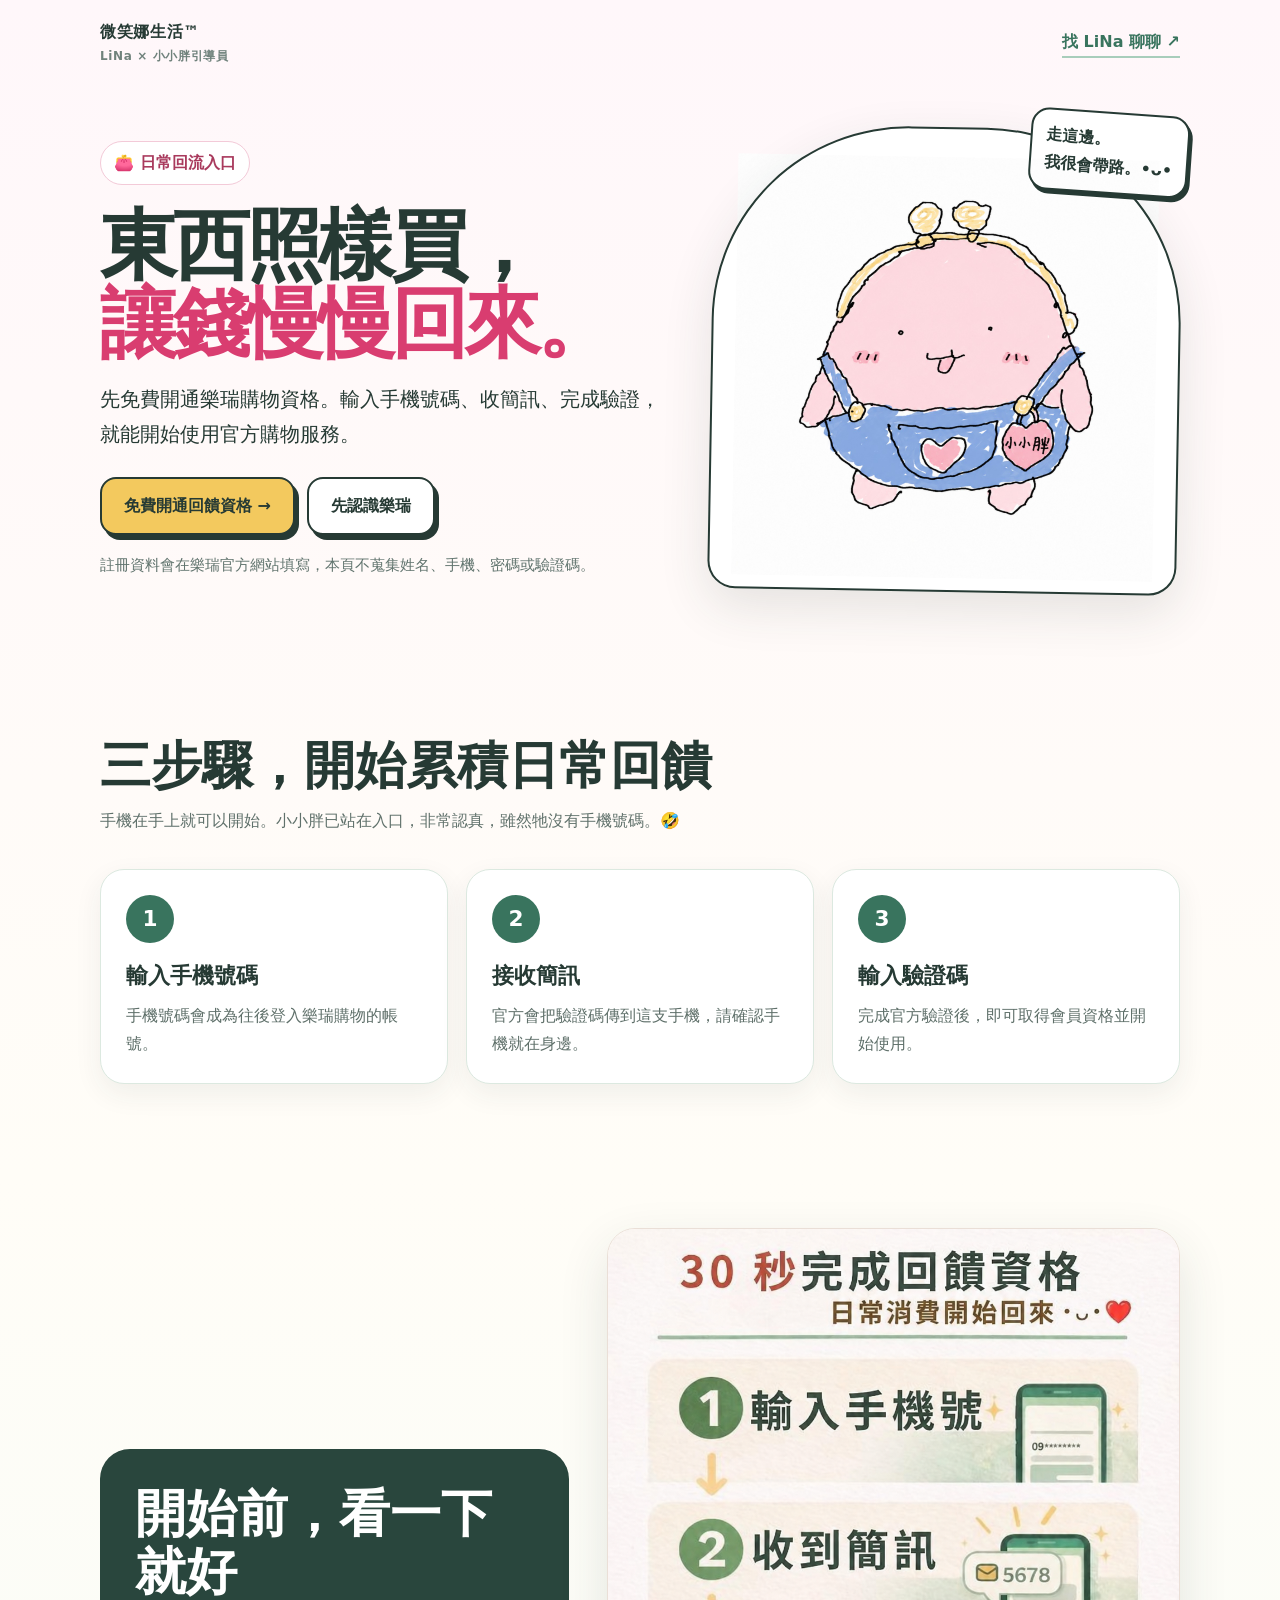
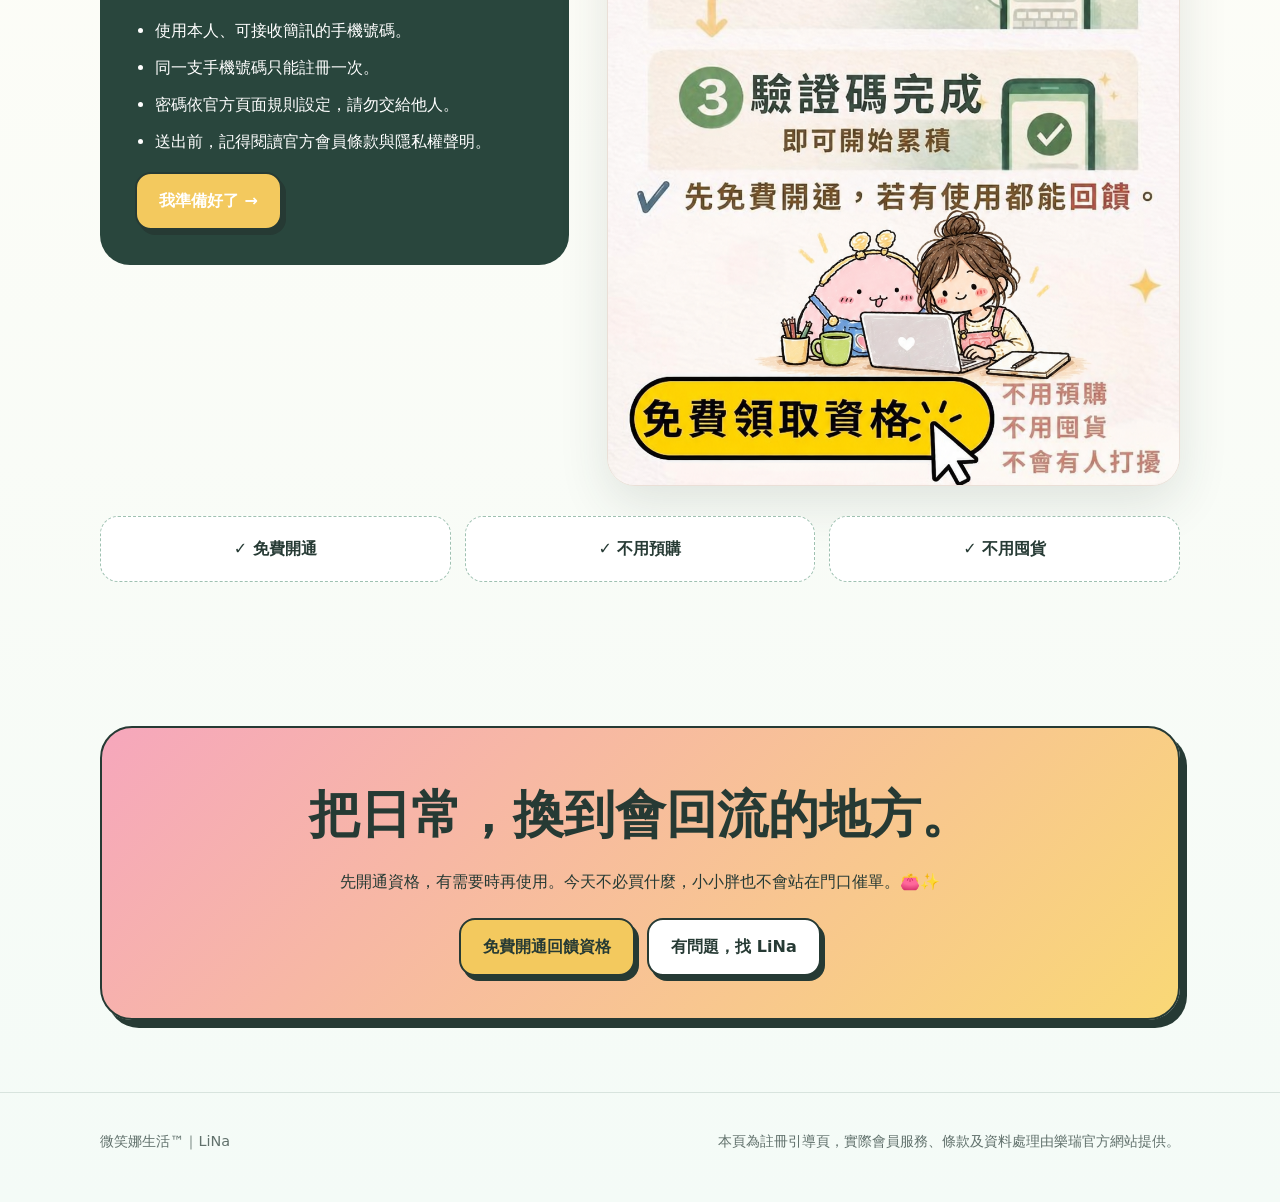
==== index.html @ be825254 "Publish 樂瑞購物註冊入口" ====
<!doctype html>
<html lang="zh-Hant">
<head>
  <meta charset="utf-8">
  <meta name="viewport" content="width=device-width,initial-scale=1">
  <meta name="description" content="由微笑娜生活 LiNa 整理的樂瑞購物回饋註冊入口。先免費開通，再從日常消費開始累積回饋。">
  <meta name="theme-color" content="#e95683">
  <title>樂瑞購物註冊入口｜微笑娜生活 LiNa</title>
  <link rel="icon" type="image/svg+xml" href="data:image/svg+xml,%3Csvg xmlns='http://www.w3.org/2000/svg' viewBox='0 0 64 64'%3E%3Crect width='64' height='64' rx='16' fill='%23f8bfd0'/%3E%3Cpath d='M15 25h34v24H15z' fill='%23e95683' stroke='%232d4039' stroke-width='4'/%3E%3Cpath d='M18 25c2-11 26-11 28 0' fill='none' stroke='%23f4c85c' stroke-width='5'/%3E%3Ccircle cx='27' cy='15' r='5' fill='%23f4c85c'/%3E%3Ccircle cx='38' cy='15' r='5' fill='%23f4c85c'/%3E%3Cpath d='M32 32l5 5-5 6-5-6z' fill='%23fff'/%3E%3C/svg%3E">
  <style>
    :root{--ink:#263a34;--pink:#ef88a8;--pink2:#fff0f5;--green:#39745e;--cream:#fffaf2;--gold:#f3c95e;--line:#dce9e0;--shadow:0 18px 50px rgba(38,58,52,.12)}
    *{box-sizing:border-box} html{scroll-behavior:smooth} body{margin:0;background:linear-gradient(180deg,#fff7fa 0,#fffdf7 42%,#f4fbf7 100%);color:var(--ink);font-family:"Noto Sans TC","PingFang TC","Microsoft JhengHei",system-ui,sans-serif;font-size:16px;line-height:1.75}
    a{color:inherit}.wrap{width:min(1080px,calc(100% - 32px));margin:auto}.nav{display:flex;align-items:center;justify-content:space-between;padding:18px 0}.brand{font-weight:900;letter-spacing:.04em}.brand small{display:block;font-size:.75rem;font-weight:700;color:#70827c}.mini-link{font-weight:800;color:var(--green);text-decoration:none;border-bottom:2px solid #a8cdbb}
    .hero{display:grid;grid-template-columns:1.1fr .9fr;gap:38px;align-items:center;padding:42px 0 72px}.eyebrow{display:inline-flex;gap:8px;align-items:center;padding:7px 13px;border-radius:99px;background:#fff;border:1px solid #f3cad8;font-weight:800;color:#a93a5d}.hero h1{font-size:clamp(2.4rem,6vw,5.5rem);line-height:1.02;margin:22px 0 18px;letter-spacing:-.055em}.hero h1 em{display:block;color:#d93d70;font-style:normal}.lead{font-size:clamp(1.05rem,2vw,1.28rem);max-width:620px;margin:0 0 24px}.cta-row{display:flex;gap:12px;flex-wrap:wrap}.btn{display:inline-flex;justify-content:center;align-items:center;gap:9px;min-height:54px;padding:13px 22px;border-radius:16px;text-decoration:none;font-weight:900;border:2px solid var(--ink);box-shadow:4px 5px 0 var(--ink);transition:.18s transform,.18s box-shadow}.btn:hover{transform:translate(2px,2px);box-shadow:2px 3px 0 var(--ink)}.primary{background:var(--gold)}.secondary{background:#fff}.micro{margin:17px 0 0;color:#61746e;font-size:.92rem}.mascot-card{position:relative;background:#fff;border:2px solid var(--ink);border-radius:42% 42% 28px 28px;padding:28px 22px 12px;box-shadow:var(--shadow);transform:rotate(1deg)}.mascot-card img{display:block;width:100%;mix-blend-mode:multiply}.bubble{position:absolute;top:-20px;right:-8px;background:#fff;border:2px solid var(--ink);border-radius:18px;padding:11px 14px;font-weight:900;transform:rotate(3deg);box-shadow:3px 4px 0 var(--ink)}
    section{padding:72px 0}.section-title{font-size:clamp(2rem,4vw,3.2rem);line-height:1.15;margin:0 0 12px}.section-note{margin:0 0 34px;color:#60716b}.steps{display:grid;grid-template-columns:repeat(3,1fr);gap:18px}.step{background:#fff;border:1px solid var(--line);border-radius:24px;padding:25px;box-shadow:0 10px 28px rgba(38,58,52,.07)}.num{display:grid;place-items:center;width:48px;height:48px;border-radius:50%;background:var(--green);color:#fff;font-size:1.35rem;font-weight:900}.step h3{font-size:1.35rem;margin:14px 0 7px}.step p{margin:0;color:#5f706a}.guide{display:grid;grid-template-columns:.9fr 1.1fr;gap:38px;align-items:center}.guide-copy{background:#29463d;color:white;border-radius:30px;padding:35px}.guide-copy h2{margin-top:0}.guide-copy ul{padding-left:1.25rem}.guide-copy li+li{margin-top:9px}.guide-visual img{display:block;width:100%;border-radius:28px;box-shadow:var(--shadow);border:1px solid #eadfd7}.trust{display:grid;grid-template-columns:repeat(3,1fr);gap:14px;margin-top:30px}.trust div{padding:18px;border-radius:18px;background:#fff;border:1px dashed #9ec1b1;font-weight:800;text-align:center}.final{margin:72px auto;background:linear-gradient(135deg,#f6a7bc,#f9d876);border:2px solid var(--ink);border-radius:32px;padding:42px;text-align:center;box-shadow:7px 8px 0 var(--ink)}.final h2{font-size:clamp(2rem,4vw,3.2rem);margin:0 0 8px}.final p{margin:0 auto 22px;max-width:660px}.footer{padding:36px 0 48px;border-top:1px solid #d8e4de;color:#61716c;font-size:.9rem}.footer-grid{display:flex;justify-content:space-between;gap:18px;flex-wrap:wrap}.footer a{font-weight:800;color:var(--green)}
    @media(max-width:760px){.wrap{width:min(100% - 22px,680px)}.nav{padding:13px 0}.hero{grid-template-columns:1fr;padding:28px 0 48px;gap:34px}.hero h1{font-size:3.25rem}.cta-row{display:grid}.btn{width:100%}.mascot-card{width:min(88%,420px);margin:auto}.steps,.trust,.guide{grid-template-columns:1fr}.guide{gap:22px}section{padding:50px 0}.guide-copy,.final{padding:27px 22px}.final{margin:50px auto}.bubble{right:-6px;font-size:.9rem}}
    @media(prefers-reduced-motion:reduce){html{scroll-behavior:auto}.btn{transition:none}}
  </style>
</head>
<body>
  <header class="wrap nav">
    <div class="brand">微笑娜生活™ <small>LiNa × 小小胖引導員</small></div>
    <a class="mini-link" href="https://www.threads.com/@_smilenalife_tw" target="_blank" rel="noopener">找 LiNa 聊聊 ↗</a>
  </header>

  <main>
    <div class="wrap hero">
      <div>
        <span class="eyebrow">👛 日常回流入口</span>
        <h1>東西照樣買，<em>讓錢慢慢回來。</em></h1>
        <p class="lead">先免費開通樂瑞購物資格。輸入手機號碼、收簡訊、完成驗證，就能開始使用官方購物服務。</p>
        <div class="cta-row">
          <a class="btn primary" href="https://www.lerich.com.tw/index.php/frontend/register/u/efc7be034e5e380c97e98f7b6dedfed9" target="_blank" rel="noopener">免費開通回饋資格 →</a>
          <a class="btn secondary" href="https://www.lerich.com.tw/index.php/shop/product/detail/id/100" target="_blank" rel="noopener">先認識樂瑞</a>
        </div>
        <p class="micro">註冊資料會在樂瑞官方網站填寫，本頁不蒐集姓名、手機、密碼或驗證碼。</p>
      </div>
      <div class="mascot-card">
        <div class="bubble">走這邊。<br>我很會帶路。•ᴗ•</div>
        <img src="xiaoxiaopang.png" alt="穿著藍色吊帶褲的小小胖錢包角色">
      </div>
    </div>

    <section id="how">
      <div class="wrap">
        <h2 class="section-title">三步驟，開始累積日常回饋</h2>
        <p class="section-note">手機在手上就可以開始。小小胖已站在入口，非常認真，雖然牠沒有手機號碼。🤣</p>
        <div class="steps">
          <article class="step"><div class="num">1</div><h3>輸入手機號碼</h3><p>手機號碼會成為往後登入樂瑞購物的帳號。</p></article>
          <article class="step"><div class="num">2</div><h3>接收簡訊</h3><p>官方會把驗證碼傳到這支手機，請確認手機就在身邊。</p></article>
          <article class="step"><div class="num">3</div><h3>輸入驗證碼</h3><p>完成官方驗證後，即可取得會員資格並開始使用。</p></article>
        </div>
      </div>
    </section>

    <section>
      <div class="wrap guide">
        <div class="guide-copy">
          <h2 class="section-title">開始前，看一下就好</h2>
          <ul>
            <li>使用本人、可接收簡訊的手機號碼。</li>
            <li>同一支手機號碼只能註冊一次。</li>
            <li>密碼依官方頁面規則設定，請勿交給他人。</li>
            <li>送出前，記得閱讀官方會員條款與隱私權聲明。</li>
          </ul>
          <a class="btn primary" href="https://www.lerich.com.tw/index.php/frontend/register/u/efc7be034e5e380c97e98f7b6dedfed9" target="_blank" rel="noopener">我準備好了 →</a>
        </div>
        <div class="guide-visual"><img src="register-guide.png" alt="輸入手機號碼、接收簡訊、輸入驗證碼的三步驟註冊說明"></div>
      </div>
      <div class="wrap trust">
        <div>✓ 免費開通</div><div>✓ 不用預購</div><div>✓ 不用囤貨</div>
      </div>
    </section>

    <section class="wrap final">
      <h2>把日常，換到會回流的地方。</h2>
      <p>先開通資格，有需要時再使用。今天不必買什麼，小小胖也不會站在門口催單。👛✨</p>
      <div class="cta-row" style="justify-content:center">
        <a class="btn primary" href="https://www.lerich.com.tw/index.php/frontend/register/u/efc7be034e5e380c97e98f7b6dedfed9" target="_blank" rel="noopener">免費開通回饋資格</a>
        <a class="btn secondary" href="https://www.threads.com/@_smilenalife_tw" target="_blank" rel="noopener">有問題，找 LiNa</a>
      </div>
    </section>
  </main>

  <footer class="footer">
    <div class="wrap footer-grid"><span>微笑娜生活™｜LiNa</span><span>本頁為註冊引導頁，實際會員服務、條款及資料處理由樂瑞官方網站提供。</span></div>
  </footer>
</body>
</html>
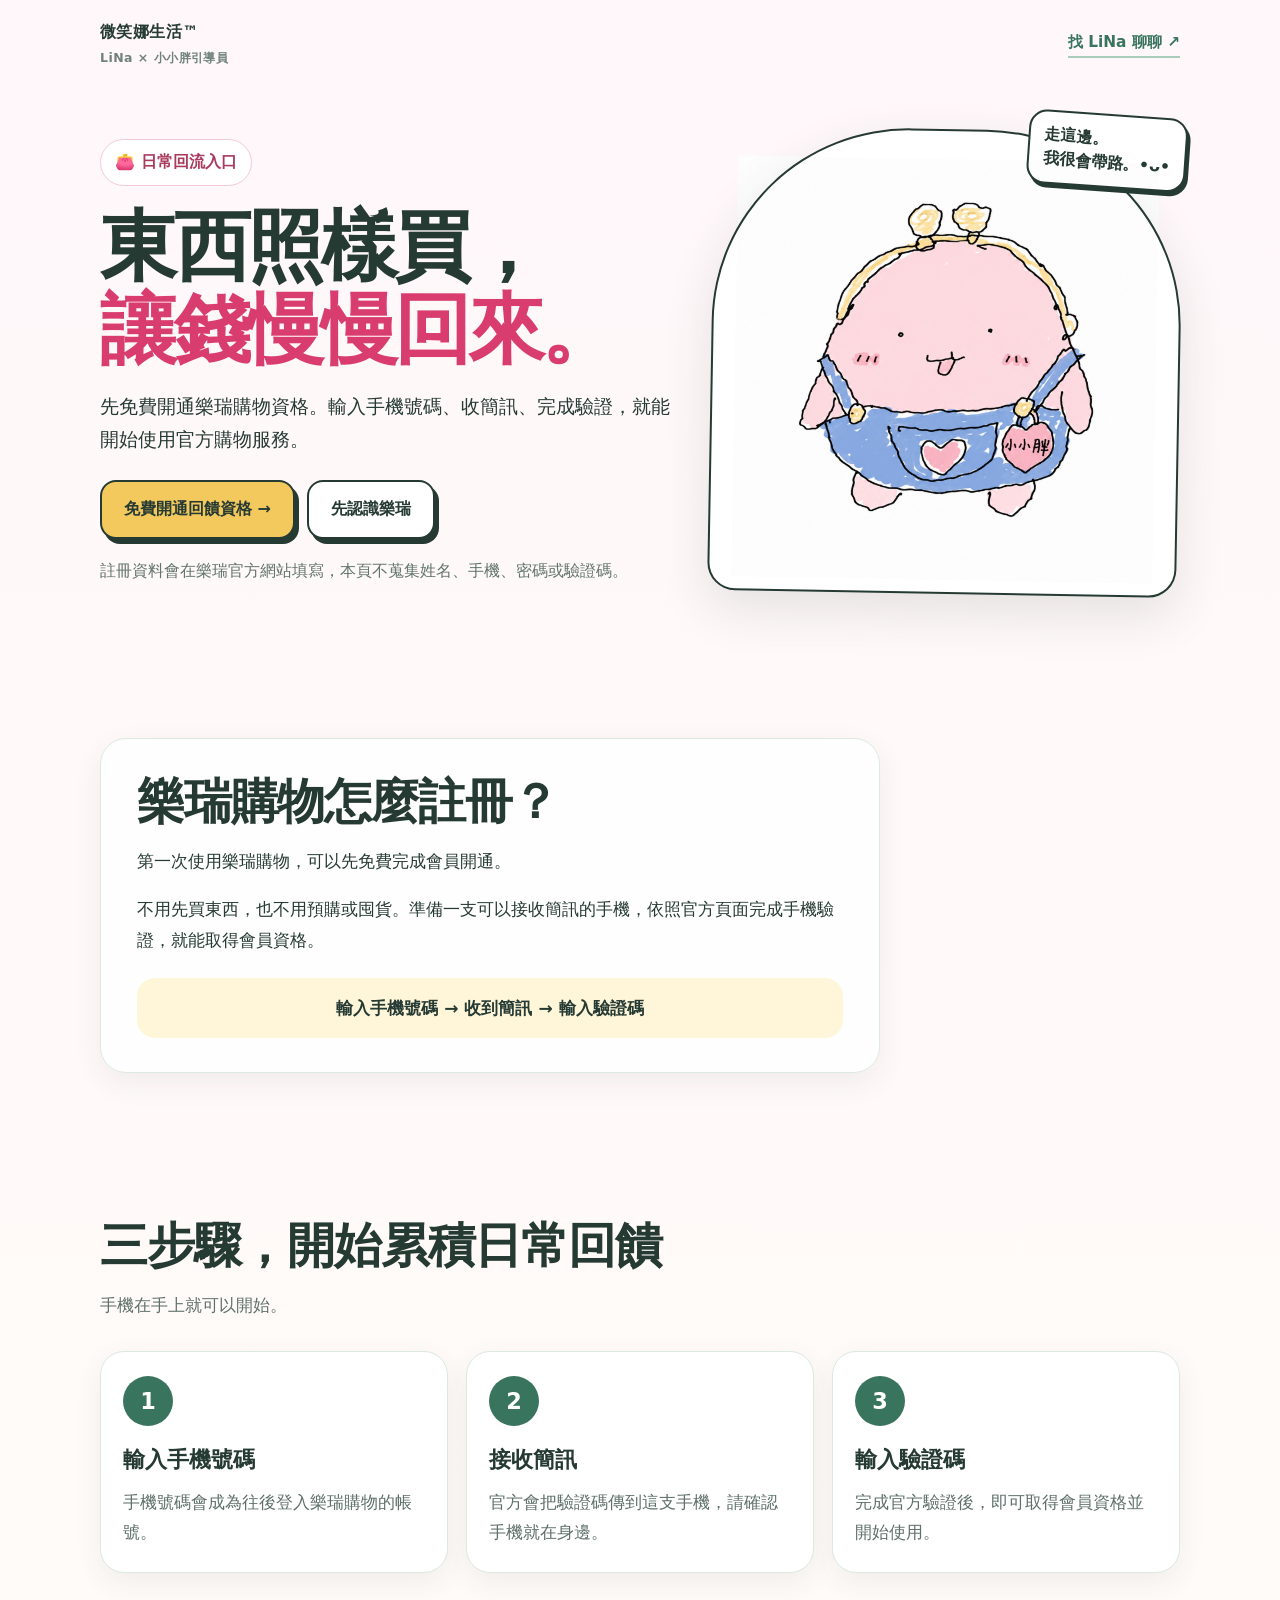
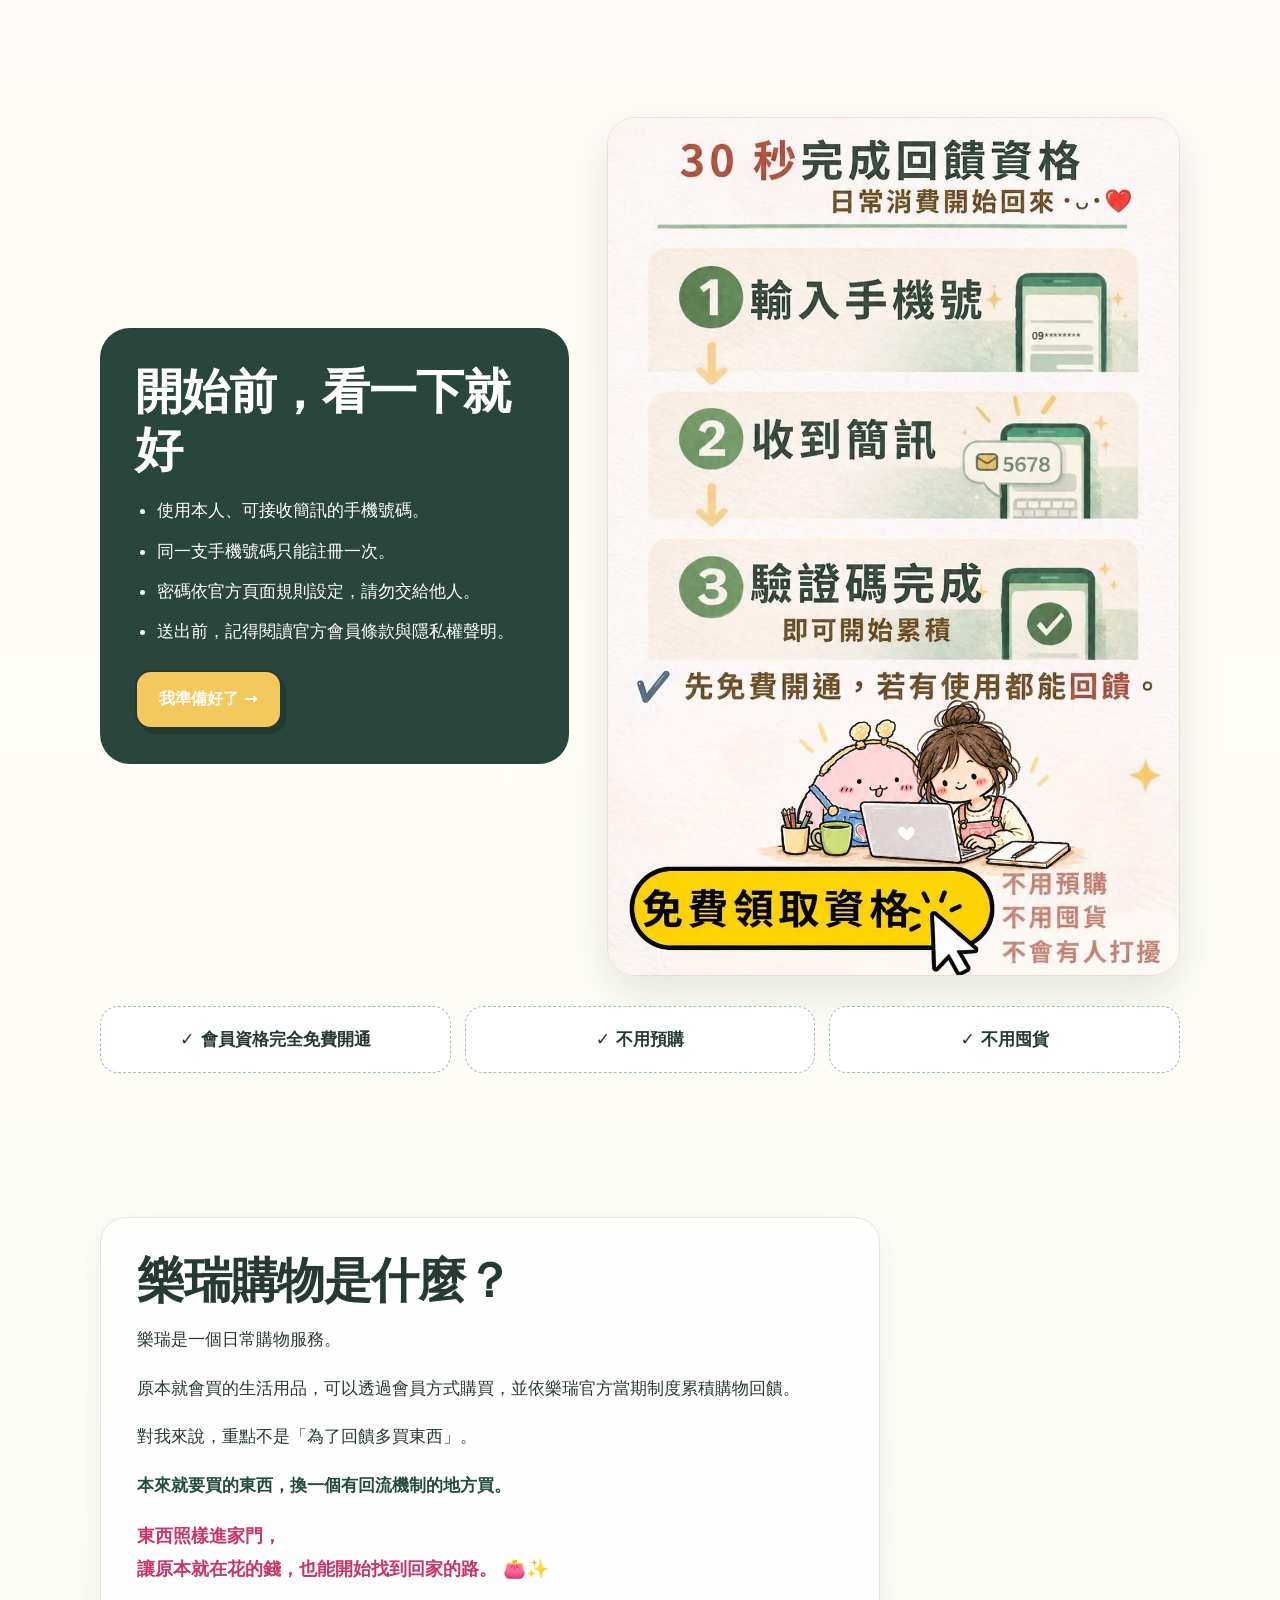
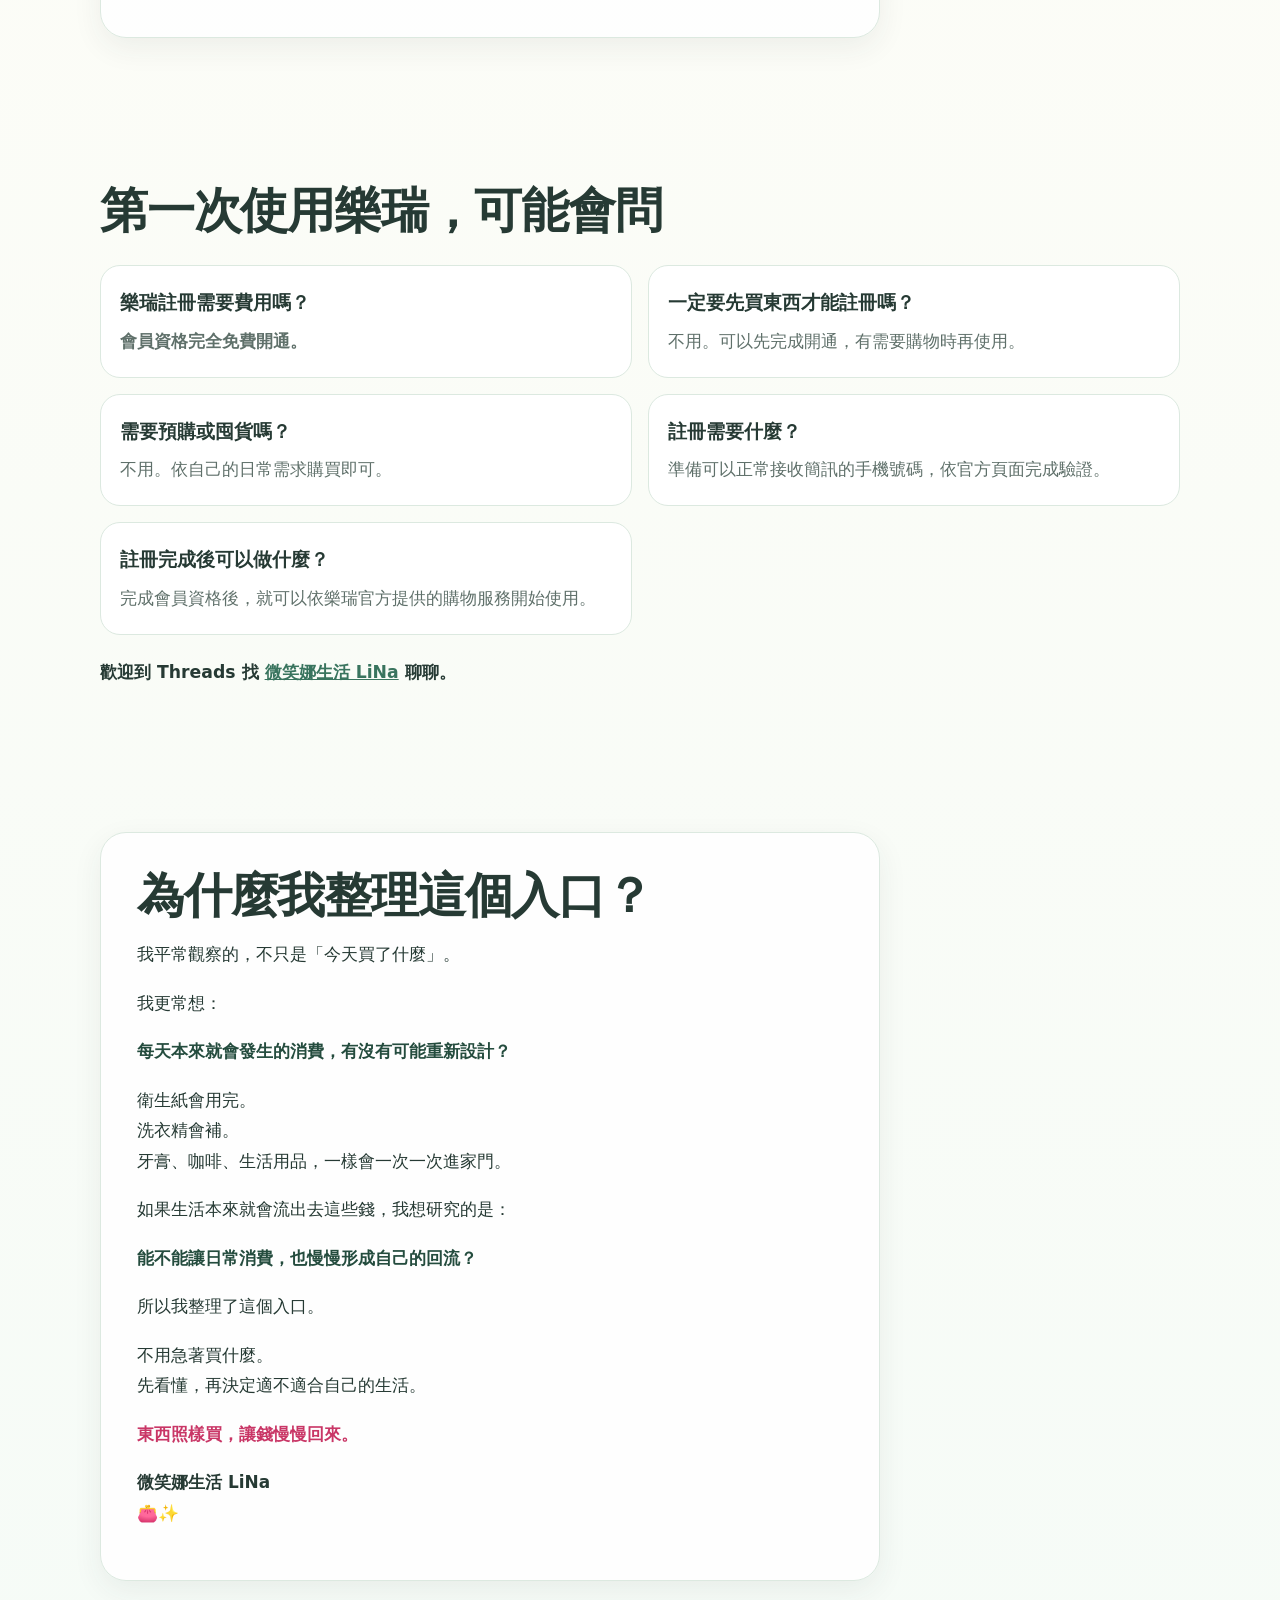
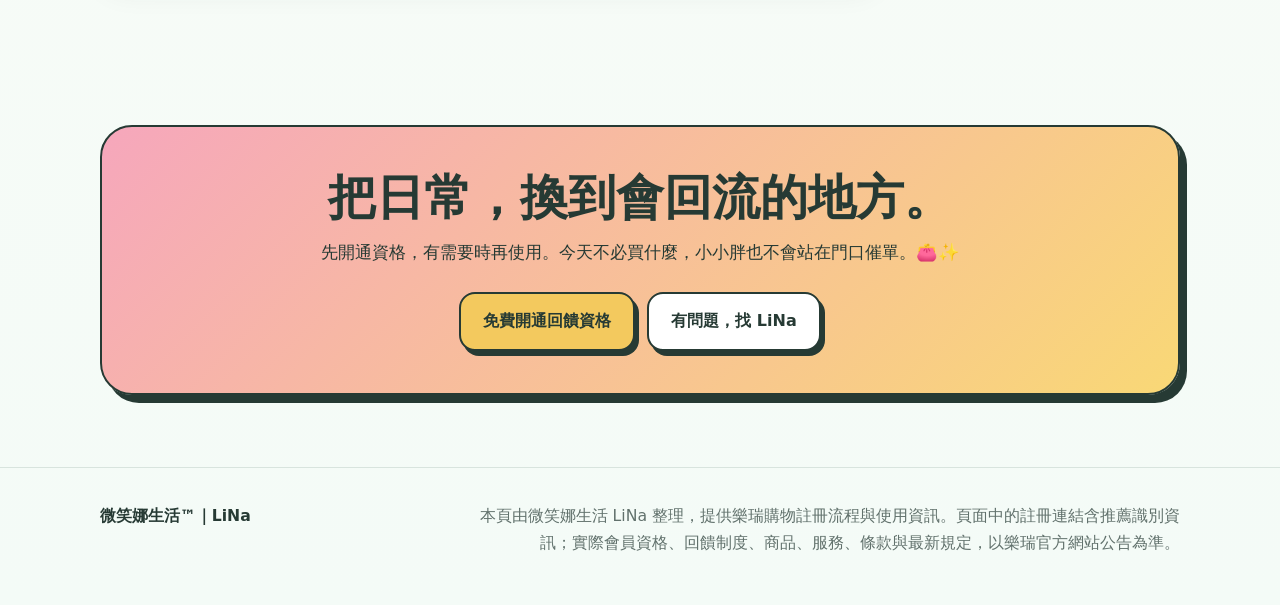
==== commit 5f5f3e30: "升級 Google 搜尋版 v2 並優化手機閱讀" ====
--- a/index.html
+++ b/index.html
@@ -2,18 +2,151 @@
 <html lang="zh-Hant">
 <head>
   <meta charset="utf-8">
-  <meta name="viewport" content="width=device-width,initial-scale=1">
-  <meta name="description" content="由微笑娜生活 LiNa 整理的樂瑞購物回饋註冊入口。先免費開通，再從日常消費開始累積回饋。">
+  <meta name="viewport" content="width=device-width,initial-scale=1,viewport-fit=cover">
+  <meta name="description" content="樂瑞購物怎麼註冊？由微笑娜生活 LiNa 整理免費會員開通流程：輸入手機號碼、接收簡訊、完成驗證。免預購、免囤貨，先了解日常購物回饋怎麼開始。">
   <meta name="theme-color" content="#e95683">
-  <title>樂瑞購物註冊入口｜微笑娜生活 LiNa</title>
+  <meta name="robots" content="index,follow,max-image-preview:large">
+  <link rel="canonical" href="https://smilenalife1177.github.io/lerich-register/">
+
+  <meta property="og:type" content="website">
+  <meta property="og:locale" content="zh_TW">
+  <meta property="og:title" content="樂瑞購物怎麼註冊？3步驟免費開通｜微笑娜生活 LiNa">
+  <meta property="og:description" content="輸入手機號碼、接收簡訊、完成驗證，免費開通樂瑞會員資格。先看懂，再決定適不適合自己的生活。">
+  <meta property="og:url" content="https://smilenalife1177.github.io/lerich-register/">
+
+  <title>樂瑞購物怎麼註冊？3步驟免費開通｜微笑娜生活 LiNa</title>
   <link rel="icon" type="image/svg+xml" href="data:image/svg+xml,%3Csvg xmlns='http://www.w3.org/2000/svg' viewBox='0 0 64 64'%3E%3Crect width='64' height='64' rx='16' fill='%23f8bfd0'/%3E%3Cpath d='M15 25h34v24H15z' fill='%23e95683' stroke='%232d4039' stroke-width='4'/%3E%3Cpath d='M18 25c2-11 26-11 28 0' fill='none' stroke='%23f4c85c' stroke-width='5'/%3E%3Ccircle cx='27' cy='15' r='5' fill='%23f4c85c'/%3E%3Ccircle cx='38' cy='15' r='5' fill='%23f4c85c'/%3E%3Cpath d='M32 32l5 5-5 6-5-6z' fill='%23fff'/%3E%3C/svg%3E">
+
   <style>
-    :root{--ink:#263a34;--pink:#ef88a8;--pink2:#fff0f5;--green:#39745e;--cream:#fffaf2;--gold:#f3c95e;--line:#dce9e0;--shadow:0 18px 50px rgba(38,58,52,.12)}
-    *{box-sizing:border-box} html{scroll-behavior:smooth} body{margin:0;background:linear-gradient(180deg,#fff7fa 0,#fffdf7 42%,#f4fbf7 100%);color:var(--ink);font-family:"Noto Sans TC","PingFang TC","Microsoft JhengHei",system-ui,sans-serif;font-size:16px;line-height:1.75}
-    a{color:inherit}.wrap{width:min(1080px,calc(100% - 32px));margin:auto}.nav{display:flex;align-items:center;justify-content:space-between;padding:18px 0}.brand{font-weight:900;letter-spacing:.04em}.brand small{display:block;font-size:.75rem;font-weight:700;color:#70827c}.mini-link{font-weight:800;color:var(--green);text-decoration:none;border-bottom:2px solid #a8cdbb}
-    .hero{display:grid;grid-template-columns:1.1fr .9fr;gap:38px;align-items:center;padding:42px 0 72px}.eyebrow{display:inline-flex;gap:8px;align-items:center;padding:7px 13px;border-radius:99px;background:#fff;border:1px solid #f3cad8;font-weight:800;color:#a93a5d}.hero h1{font-size:clamp(2.4rem,6vw,5.5rem);line-height:1.02;margin:22px 0 18px;letter-spacing:-.055em}.hero h1 em{display:block;color:#d93d70;font-style:normal}.lead{font-size:clamp(1.05rem,2vw,1.28rem);max-width:620px;margin:0 0 24px}.cta-row{display:flex;gap:12px;flex-wrap:wrap}.btn{display:inline-flex;justify-content:center;align-items:center;gap:9px;min-height:54px;padding:13px 22px;border-radius:16px;text-decoration:none;font-weight:900;border:2px solid var(--ink);box-shadow:4px 5px 0 var(--ink);transition:.18s transform,.18s box-shadow}.btn:hover{transform:translate(2px,2px);box-shadow:2px 3px 0 var(--ink)}.primary{background:var(--gold)}.secondary{background:#fff}.micro{margin:17px 0 0;color:#61746e;font-size:.92rem}.mascot-card{position:relative;background:#fff;border:2px solid var(--ink);border-radius:42% 42% 28px 28px;padding:28px 22px 12px;box-shadow:var(--shadow);transform:rotate(1deg)}.mascot-card img{display:block;width:100%;mix-blend-mode:multiply}.bubble{position:absolute;top:-20px;right:-8px;background:#fff;border:2px solid var(--ink);border-radius:18px;padding:11px 14px;font-weight:900;transform:rotate(3deg);box-shadow:3px 4px 0 var(--ink)}
-    section{padding:72px 0}.section-title{font-size:clamp(2rem,4vw,3.2rem);line-height:1.15;margin:0 0 12px}.section-note{margin:0 0 34px;color:#60716b}.steps{display:grid;grid-template-columns:repeat(3,1fr);gap:18px}.step{background:#fff;border:1px solid var(--line);border-radius:24px;padding:25px;box-shadow:0 10px 28px rgba(38,58,52,.07)}.num{display:grid;place-items:center;width:48px;height:48px;border-radius:50%;background:var(--green);color:#fff;font-size:1.35rem;font-weight:900}.step h3{font-size:1.35rem;margin:14px 0 7px}.step p{margin:0;color:#5f706a}.guide{display:grid;grid-template-columns:.9fr 1.1fr;gap:38px;align-items:center}.guide-copy{background:#29463d;color:white;border-radius:30px;padding:35px}.guide-copy h2{margin-top:0}.guide-copy ul{padding-left:1.25rem}.guide-copy li+li{margin-top:9px}.guide-visual img{display:block;width:100%;border-radius:28px;box-shadow:var(--shadow);border:1px solid #eadfd7}.trust{display:grid;grid-template-columns:repeat(3,1fr);gap:14px;margin-top:30px}.trust div{padding:18px;border-radius:18px;background:#fff;border:1px dashed #9ec1b1;font-weight:800;text-align:center}.final{margin:72px auto;background:linear-gradient(135deg,#f6a7bc,#f9d876);border:2px solid var(--ink);border-radius:32px;padding:42px;text-align:center;box-shadow:7px 8px 0 var(--ink)}.final h2{font-size:clamp(2rem,4vw,3.2rem);margin:0 0 8px}.final p{margin:0 auto 22px;max-width:660px}.footer{padding:36px 0 48px;border-top:1px solid #d8e4de;color:#61716c;font-size:.9rem}.footer-grid{display:flex;justify-content:space-between;gap:18px;flex-wrap:wrap}.footer a{font-weight:800;color:var(--green)}
-    @media(max-width:760px){.wrap{width:min(100% - 22px,680px)}.nav{padding:13px 0}.hero{grid-template-columns:1fr;padding:28px 0 48px;gap:34px}.hero h1{font-size:3.25rem}.cta-row{display:grid}.btn{width:100%}.mascot-card{width:min(88%,420px);margin:auto}.steps,.trust,.guide{grid-template-columns:1fr}.guide{gap:22px}section{padding:50px 0}.guide-copy,.final{padding:27px 22px}.final{margin:50px auto}.bubble{right:-6px;font-size:.9rem}}
+    :root{
+      --ink:#263a34;
+      --pink:#ef88a8;
+      --pink2:#fff0f5;
+      --green:#39745e;
+      --cream:#fffaf2;
+      --gold:#f3c95e;
+      --line:#dce9e0;
+      --muted:#5f706a;
+      --shadow:0 18px 50px rgba(38,58,52,.12);
+    }
+
+    *{box-sizing:border-box}
+    html{scroll-behavior:smooth;-webkit-text-size-adjust:100%}
+    body{
+      margin:0;
+      background:linear-gradient(180deg,#fff7fa 0,#fffdf7 42%,#f4fbf7 100%);
+      color:var(--ink);
+      font-family:"Noto Sans TC","PingFang TC","Microsoft JhengHei",system-ui,sans-serif;
+      font-size:18px;
+      line-height:1.8;
+    }
+    a{color:inherit}
+    .wrap{width:min(100% - 28px,1080px);margin:auto}
+
+    .nav{display:flex;align-items:center;justify-content:space-between;gap:16px;padding:16px 0}
+    .brand{font-size:1.05rem;font-weight:900;letter-spacing:.03em}
+    .brand small{display:block;font-size:.86rem;font-weight:700;color:#70827c}
+    .mini-link{font-size:1rem;font-weight:900;color:var(--green);text-decoration:none;border-bottom:2px solid #a8cdbb;white-space:nowrap}
+
+    .hero{display:grid;grid-template-columns:1fr;gap:34px;align-items:center;padding:32px 0 54px}
+    .eyebrow{display:inline-flex;gap:8px;align-items:center;padding:8px 14px;border-radius:99px;background:#fff;border:1px solid #f3cad8;font-size:1rem;font-weight:900;color:#a93a5d}
+    .hero h1{font-size:clamp(2.55rem,12vw,4rem);line-height:1.08;margin:20px 0 18px;letter-spacing:-.045em}
+    .hero h1 em{display:block;color:#d93d70;font-style:normal}
+    .lead{font-size:1.18rem;line-height:1.75;max-width:650px;margin:0 0 24px}
+
+    .cta-row{display:grid;gap:13px}
+    .btn{display:inline-flex;justify-content:center;align-items:center;gap:9px;min-height:58px;padding:14px 20px;border-radius:16px;text-decoration:none;font-size:1.08rem;font-weight:900;border:2px solid var(--ink);box-shadow:4px 5px 0 var(--ink);transition:.18s transform,.18s box-shadow;text-align:center}
+    .btn:hover{transform:translate(2px,2px);box-shadow:2px 3px 0 var(--ink)}
+    .primary{background:var(--gold)}
+    .secondary{background:#fff}
+    .micro{margin:18px 0 0;color:#61746e;font-size:1rem;line-height:1.7}
+
+    .mascot-card{position:relative;width:min(90%,430px);margin:auto;background:#fff;border:2px solid var(--ink);border-radius:42% 42% 28px 28px;padding:28px 22px 12px;box-shadow:var(--shadow);transform:rotate(1deg)}
+    .mascot-card img{display:block;width:100%;mix-blend-mode:multiply}
+    .bubble{position:absolute;top:-20px;right:-6px;background:#fff;border:2px solid var(--ink);border-radius:18px;padding:11px 14px;font-size:1rem;line-height:1.5;font-weight:900;transform:rotate(3deg);box-shadow:3px 4px 0 var(--ink)}
+
+    section{padding:54px 0}
+    .section-title{font-size:clamp(2rem,9vw,3rem);line-height:1.2;margin:0 0 15px;letter-spacing:-.025em}
+    .section-note{margin:0 0 30px;color:#60716b;font-size:1.08rem}
+    .copy{max-width:780px}
+    .copy p{margin:0 0 18px}
+    .copy strong{font-weight:900;color:#244c3e}
+    .highlight{font-size:1.15rem;font-weight:900;color:#c93666}
+
+    .intro-card,.about-card,.story-card{background:rgba(255,255,255,.86);border:1px solid var(--line);border-radius:26px;padding:26px 22px;box-shadow:0 10px 30px rgba(38,58,52,.07)}
+    .flow{margin:22px 0 0;padding:16px 18px;background:#fff6d9;border-radius:18px;font-weight:900;text-align:center;line-height:1.7}
+
+    .steps{display:grid;grid-template-columns:1fr;gap:16px}
+    .step{background:#fff;border:1px solid var(--line);border-radius:24px;padding:24px 22px;box-shadow:0 10px 28px rgba(38,58,52,.07)}
+    .num{display:grid;place-items:center;width:50px;height:50px;border-radius:50%;background:var(--green);color:#fff;font-size:1.4rem;font-weight:900}
+    .step h3{font-size:1.38rem;margin:14px 0 7px}
+    .step p{margin:0;color:var(--muted);font-size:1.06rem}
+
+    .guide{display:grid;grid-template-columns:1fr;gap:24px;align-items:center}
+    .guide-copy{background:#29463d;color:white;border-radius:30px;padding:29px 23px}
+    .guide-copy h2{margin-top:0}
+    .guide-copy ul{padding-left:1.35rem;margin-bottom:24px}
+    .guide-copy li{font-size:1.05rem}
+    .guide-copy li+li{margin-top:10px}
+    .guide-visual img{display:block;width:100%;border-radius:28px;box-shadow:var(--shadow);border:1px solid #eadfd7}
+
+    .trust{display:grid;grid-template-columns:1fr;gap:12px;margin-top:26px}
+    .trust div{padding:17px 18px;border-radius:18px;background:#fff;border:1px dashed #9ec1b1;font-size:1.08rem;font-weight:900;text-align:center}
+
+    .faq{display:grid;gap:13px;margin-top:26px}
+    .faq-item{background:#fff;border:1px solid var(--line);border-radius:20px;padding:20px 19px}
+    .faq-item h3{font-size:1.16rem;margin:0 0 7px}
+    .faq-item p{margin:0;color:var(--muted);font-size:1.04rem}
+    .contact-line{margin:22px 0 0;font-size:1.08rem;font-weight:900}
+    .contact-line a{color:var(--green)}
+
+    .story-card p{font-size:1.06rem}
+    .story-sign{margin-top:26px;font-weight:900}
+
+    .final{margin:54px auto;background:linear-gradient(135deg,#f6a7bc,#f9d876);border:2px solid var(--ink);border-radius:32px;padding:32px 23px;text-align:center;box-shadow:7px 8px 0 var(--ink)}
+    .final h2{font-size:clamp(2rem,9vw,3rem);line-height:1.2;margin:0 0 10px}
+    .final p{margin:0 auto 24px;max-width:660px;font-size:1.08rem}
+
+    .footer{padding:34px 0 48px;border-top:1px solid #d8e4de;color:#61716c;font-size:.98rem;line-height:1.75}
+    .footer-grid{display:grid;gap:10px}
+    .footer strong{color:var(--ink)}
+
+    @media(min-width:761px){
+      body{font-size:17px}
+      .wrap{width:min(1080px,calc(100% - 40px))}
+      .nav{padding:18px 0}
+      .brand{font-size:1rem}.brand small{font-size:.78rem}.mini-link{font-size:.96rem}
+      .hero{grid-template-columns:1.1fr .9fr;gap:38px;padding:42px 0 72px}
+      .hero h1{font-size:clamp(2.8rem,6vw,5.5rem)}
+      .lead{font-size:1.18rem}
+      .cta-row{display:flex;gap:12px;flex-wrap:wrap}
+      .btn{font-size:1rem;min-height:54px;padding:13px 22px}
+      .mascot-card{width:auto;margin:0}
+      section{padding:72px 0}
+      .intro-card,.about-card,.story-card{padding:34px 36px}
+      .steps{grid-template-columns:repeat(3,1fr);gap:18px}
+      .guide{grid-template-columns:.9fr 1.1fr;gap:38px}
+      .guide-copy{padding:35px}
+      .trust{grid-template-columns:repeat(3,1fr);gap:14px;margin-top:30px}
+      .faq{grid-template-columns:repeat(2,1fr);gap:16px}
+      .final{margin:72px auto;padding:42px}
+      .footer-grid{display:flex;justify-content:space-between;gap:22px;align-items:flex-start}
+      .footer-grid span:last-child{max-width:720px;text-align:right}
+    }
+
+    @media(max-width:430px){
+      body{font-size:18px}
+      .wrap{width:min(100% - 24px,1080px)}
+      .nav{align-items:flex-start}
+      .brand{font-size:1rem}
+      .brand small{font-size:.82rem}
+      .mini-link{font-size:.92rem}
+      .hero h1{font-size:2.6rem}
+      .lead{font-size:1.16rem}
+      .section-title{font-size:2rem}
+      .bubble{font-size:.94rem}
+    }
+
     @media(prefers-reduced-motion:reduce){html{scroll-behavior:auto}.btn{transition:none}}
   </style>
 </head>
@@ -30,7 +163,7 @@
         <h1>東西照樣買，<em>讓錢慢慢回來。</em></h1>
         <p class="lead">先免費開通樂瑞購物資格。輸入手機號碼、收簡訊、完成驗證，就能開始使用官方購物服務。</p>
         <div class="cta-row">
-          <a class="btn primary" href="https://www.lerich.com.tw/index.php/frontend/register/u/efc7be034e5e380c97e98f7b6dedfed9" target="_blank" rel="noopener">免費開通回饋資格 →</a>
+          <a class="btn primary" href="https://www.lerich.com.tw/index.php/frontend/register/u/efc7be034e5e380c97e98f7b6dedfed9" target="_blank" rel="sponsored noopener">免費開通回饋資格 →</a>
           <a class="btn secondary" href="https://www.lerich.com.tw/index.php/shop/product/detail/id/100" target="_blank" rel="noopener">先認識樂瑞</a>
         </div>
         <p class="micro">註冊資料會在樂瑞官方網站填寫，本頁不蒐集姓名、手機、密碼或驗證碼。</p>
@@ -41,10 +174,21 @@
       </div>
     </div>
 
+    <section>
+      <div class="wrap">
+        <div class="intro-card copy">
+          <h2 class="section-title">樂瑞購物怎麼註冊？</h2>
+          <p>第一次使用樂瑞購物，可以先免費完成會員開通。</p>
+          <p>不用先買東西，也不用預購或囤貨。準備一支可以接收簡訊的手機，依照官方頁面完成手機驗證，就能取得會員資格。</p>
+          <div class="flow">輸入手機號碼 → 收到簡訊 → 輸入驗證碼</div>
+        </div>
+      </div>
+    </section>
+
     <section id="how">
       <div class="wrap">
         <h2 class="section-title">三步驟，開始累積日常回饋</h2>
-        <p class="section-note">手機在手上就可以開始。小小胖已站在入口，非常認真，雖然牠沒有手機號碼。🤣</p>
+        <p class="section-note">手機在手上就可以開始。</p>
         <div class="steps">
           <article class="step"><div class="num">1</div><h3>輸入手機號碼</h3><p>手機號碼會成為往後登入樂瑞購物的帳號。</p></article>
           <article class="step"><div class="num">2</div><h3>接收簡訊</h3><p>官方會把驗證碼傳到這支手機，請確認手機就在身邊。</p></article>
@@ -63,12 +207,59 @@
             <li>密碼依官方頁面規則設定，請勿交給他人。</li>
             <li>送出前，記得閱讀官方會員條款與隱私權聲明。</li>
           </ul>
-          <a class="btn primary" href="https://www.lerich.com.tw/index.php/frontend/register/u/efc7be034e5e380c97e98f7b6dedfed9" target="_blank" rel="noopener">我準備好了 →</a>
+          <a class="btn primary" href="https://www.lerich.com.tw/index.php/frontend/register/u/efc7be034e5e380c97e98f7b6dedfed9" target="_blank" rel="sponsored noopener">我準備好了 →</a>
         </div>
         <div class="guide-visual"><img src="register-guide.png" alt="輸入手機號碼、接收簡訊、輸入驗證碼的三步驟註冊說明"></div>
       </div>
       <div class="wrap trust">
-        <div>✓ 免費開通</div><div>✓ 不用預購</div><div>✓ 不用囤貨</div>
+        <div>✓ 會員資格完全免費開通</div>
+        <div>✓ 不用預購</div>
+        <div>✓ 不用囤貨</div>
+      </div>
+    </section>
+
+    <section>
+      <div class="wrap">
+        <div class="about-card copy">
+          <h2 class="section-title">樂瑞購物是什麼？</h2>
+          <p>樂瑞是一個日常購物服務。</p>
+          <p>原本就會買的生活用品，可以透過會員方式購買，並依樂瑞官方當期制度累積購物回饋。</p>
+          <p>對我來說，重點不是「為了回饋多買東西」。</p>
+          <p><strong>本來就要買的東西，換一個有回流機制的地方買。</strong></p>
+          <p class="highlight">東西照樣進家門，<br>讓原本就在花的錢，也能開始找到回家的路。 👛✨</p>
+        </div>
+      </div>
+    </section>
+
+    <section>
+      <div class="wrap">
+        <h2 class="section-title">第一次使用樂瑞，可能會問</h2>
+        <div class="faq">
+          <article class="faq-item"><h3>樂瑞註冊需要費用嗎？</h3><p><strong>會員資格完全免費開通。</strong></p></article>
+          <article class="faq-item"><h3>一定要先買東西才能註冊嗎？</h3><p>不用。可以先完成開通，有需要購物時再使用。</p></article>
+          <article class="faq-item"><h3>需要預購或囤貨嗎？</h3><p>不用。依自己的日常需求購買即可。</p></article>
+          <article class="faq-item"><h3>註冊需要什麼？</h3><p>準備可以正常接收簡訊的手機號碼，依官方頁面完成驗證。</p></article>
+          <article class="faq-item"><h3>註冊完成後可以做什麼？</h3><p>完成會員資格後，就可以依樂瑞官方提供的購物服務開始使用。</p></article>
+        </div>
+        <p class="contact-line">歡迎到 Threads 找 <a href="https://www.threads.com/@_smilenalife_tw" target="_blank" rel="noopener">微笑娜生活 LiNa</a> 聊聊。</p>
+      </div>
+    </section>
+
+    <section>
+      <div class="wrap">
+        <div class="story-card copy">
+          <h2 class="section-title">為什麼我整理這個入口？</h2>
+          <p>我平常觀察的，不只是「今天買了什麼」。</p>
+          <p>我更常想：</p>
+          <p><strong>每天本來就會發生的消費，有沒有可能重新設計？</strong></p>
+          <p>衛生紙會用完。<br>洗衣精會補。<br>牙膏、咖啡、生活用品，一樣會一次一次進家門。</p>
+          <p>如果生活本來就會流出去這些錢，我想研究的是：</p>
+          <p><strong>能不能讓日常消費，也慢慢形成自己的回流？</strong></p>
+          <p>所以我整理了這個入口。</p>
+          <p>不用急著買什麼。<br>先看懂，再決定適不適合自己的生活。</p>
+          <p class="highlight">東西照樣買，讓錢慢慢回來。</p>
+          <p class="story-sign">微笑娜生活 LiNa<br>👛✨</p>
+        </div>
       </div>
     </section>
 
@@ -76,14 +267,17 @@
       <h2>把日常，換到會回流的地方。</h2>
       <p>先開通資格，有需要時再使用。今天不必買什麼，小小胖也不會站在門口催單。👛✨</p>
       <div class="cta-row" style="justify-content:center">
-        <a class="btn primary" href="https://www.lerich.com.tw/index.php/frontend/register/u/efc7be034e5e380c97e98f7b6dedfed9" target="_blank" rel="noopener">免費開通回饋資格</a>
+        <a class="btn primary" href="https://www.lerich.com.tw/index.php/frontend/register/u/efc7be034e5e380c97e98f7b6dedfed9" target="_blank" rel="sponsored noopener">免費開通回饋資格</a>
         <a class="btn secondary" href="https://www.threads.com/@_smilenalife_tw" target="_blank" rel="noopener">有問題，找 LiNa</a>
       </div>
     </section>
   </main>
 
   <footer class="footer">
-    <div class="wrap footer-grid"><span>微笑娜生活™｜LiNa</span><span>本頁為註冊引導頁，實際會員服務、條款及資料處理由樂瑞官方網站提供。</span></div>
+    <div class="wrap footer-grid">
+      <span><strong>微笑娜生活™｜LiNa</strong></span>
+      <span>本頁由微笑娜生活 LiNa 整理，提供樂瑞購物註冊流程與使用資訊。頁面中的註冊連結含推薦識別資訊；實際會員資格、回饋制度、商品、服務、條款與最新規定，以樂瑞官方網站公告為準。</span>
+    </div>
   </footer>
 </body>
 </html>
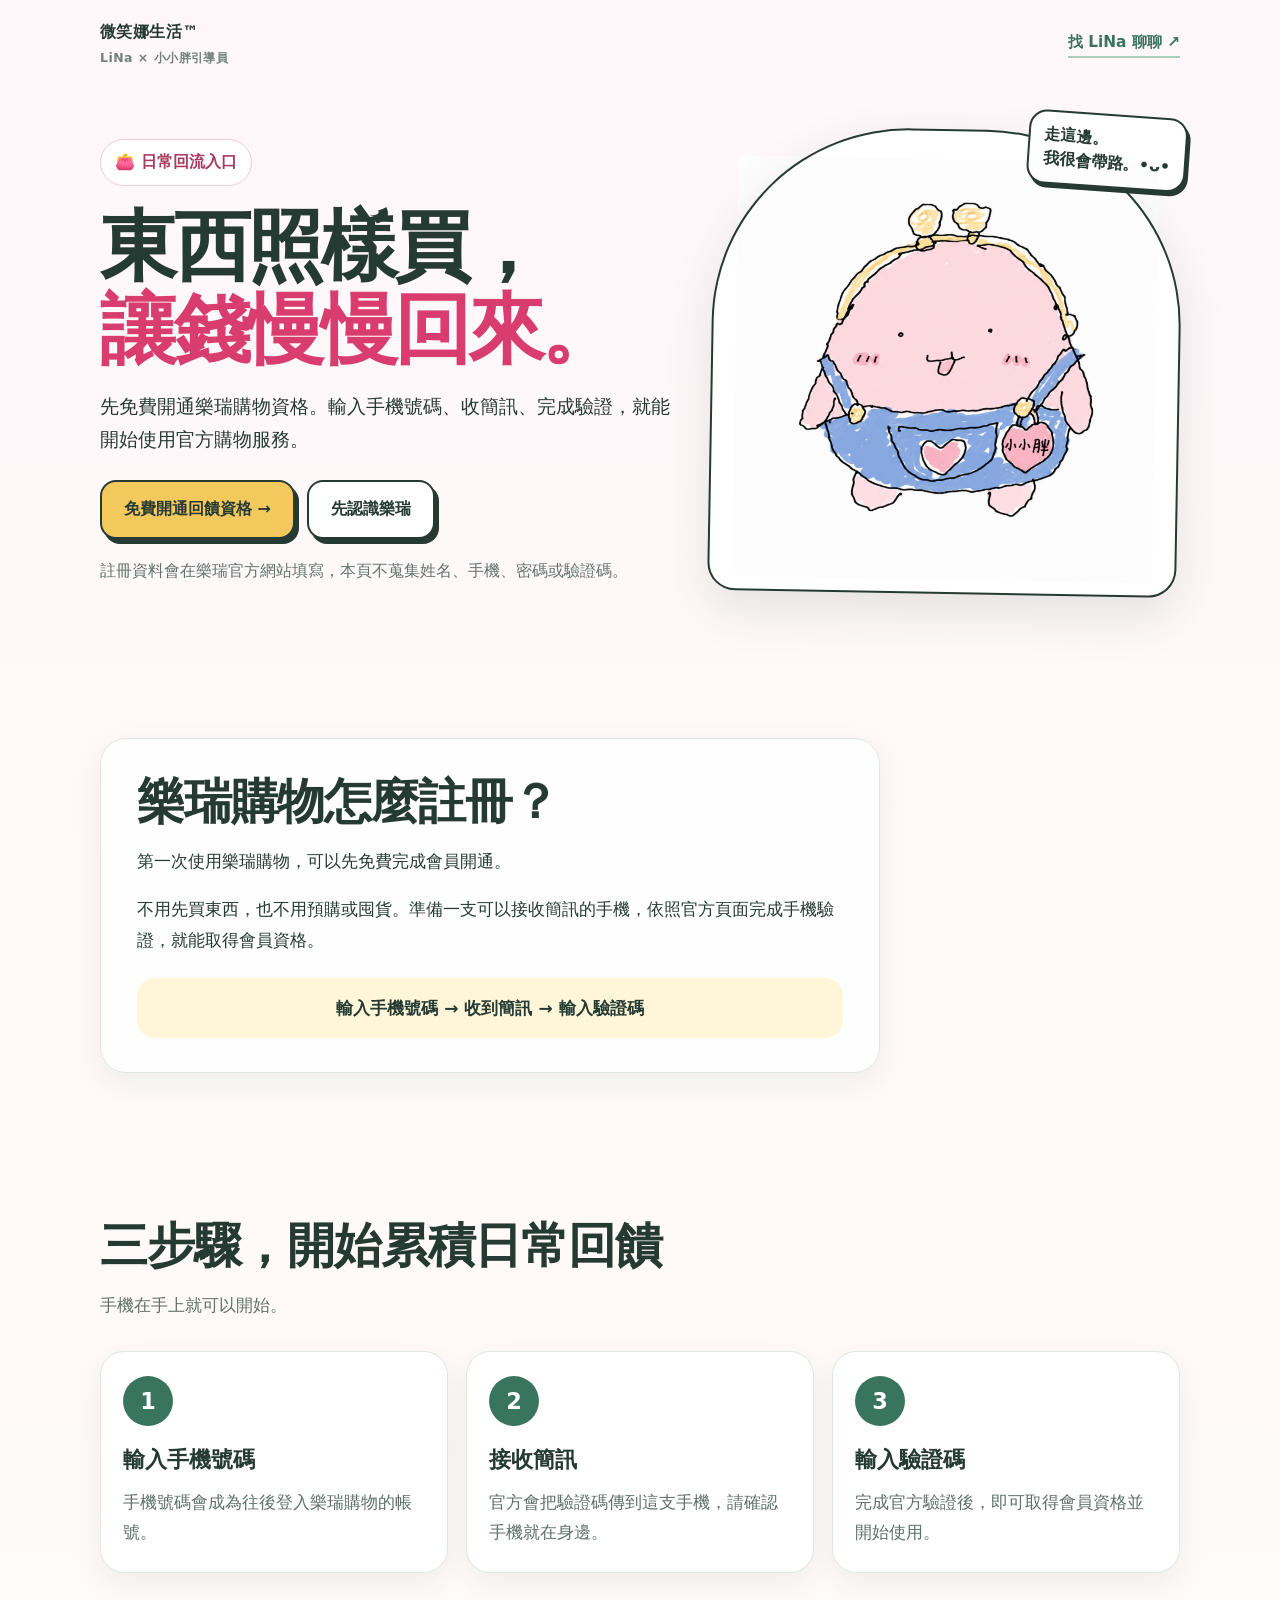
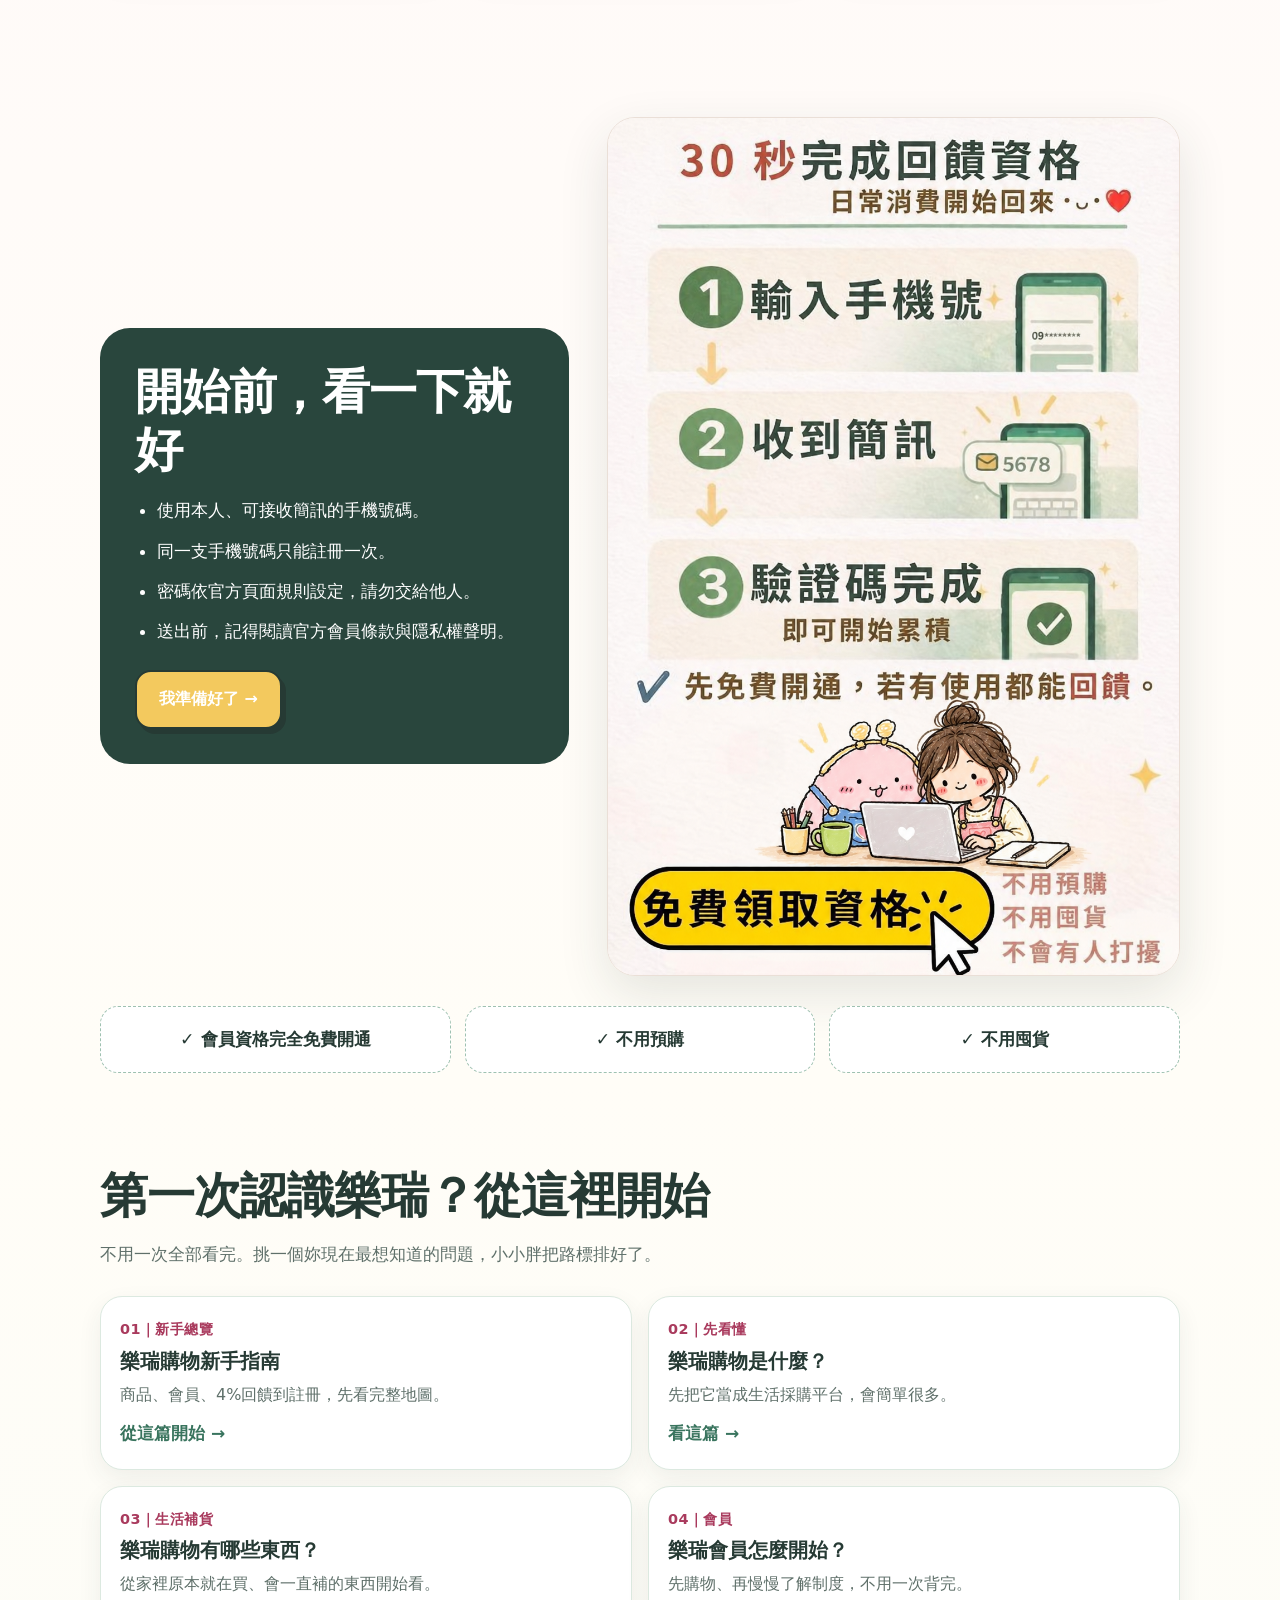
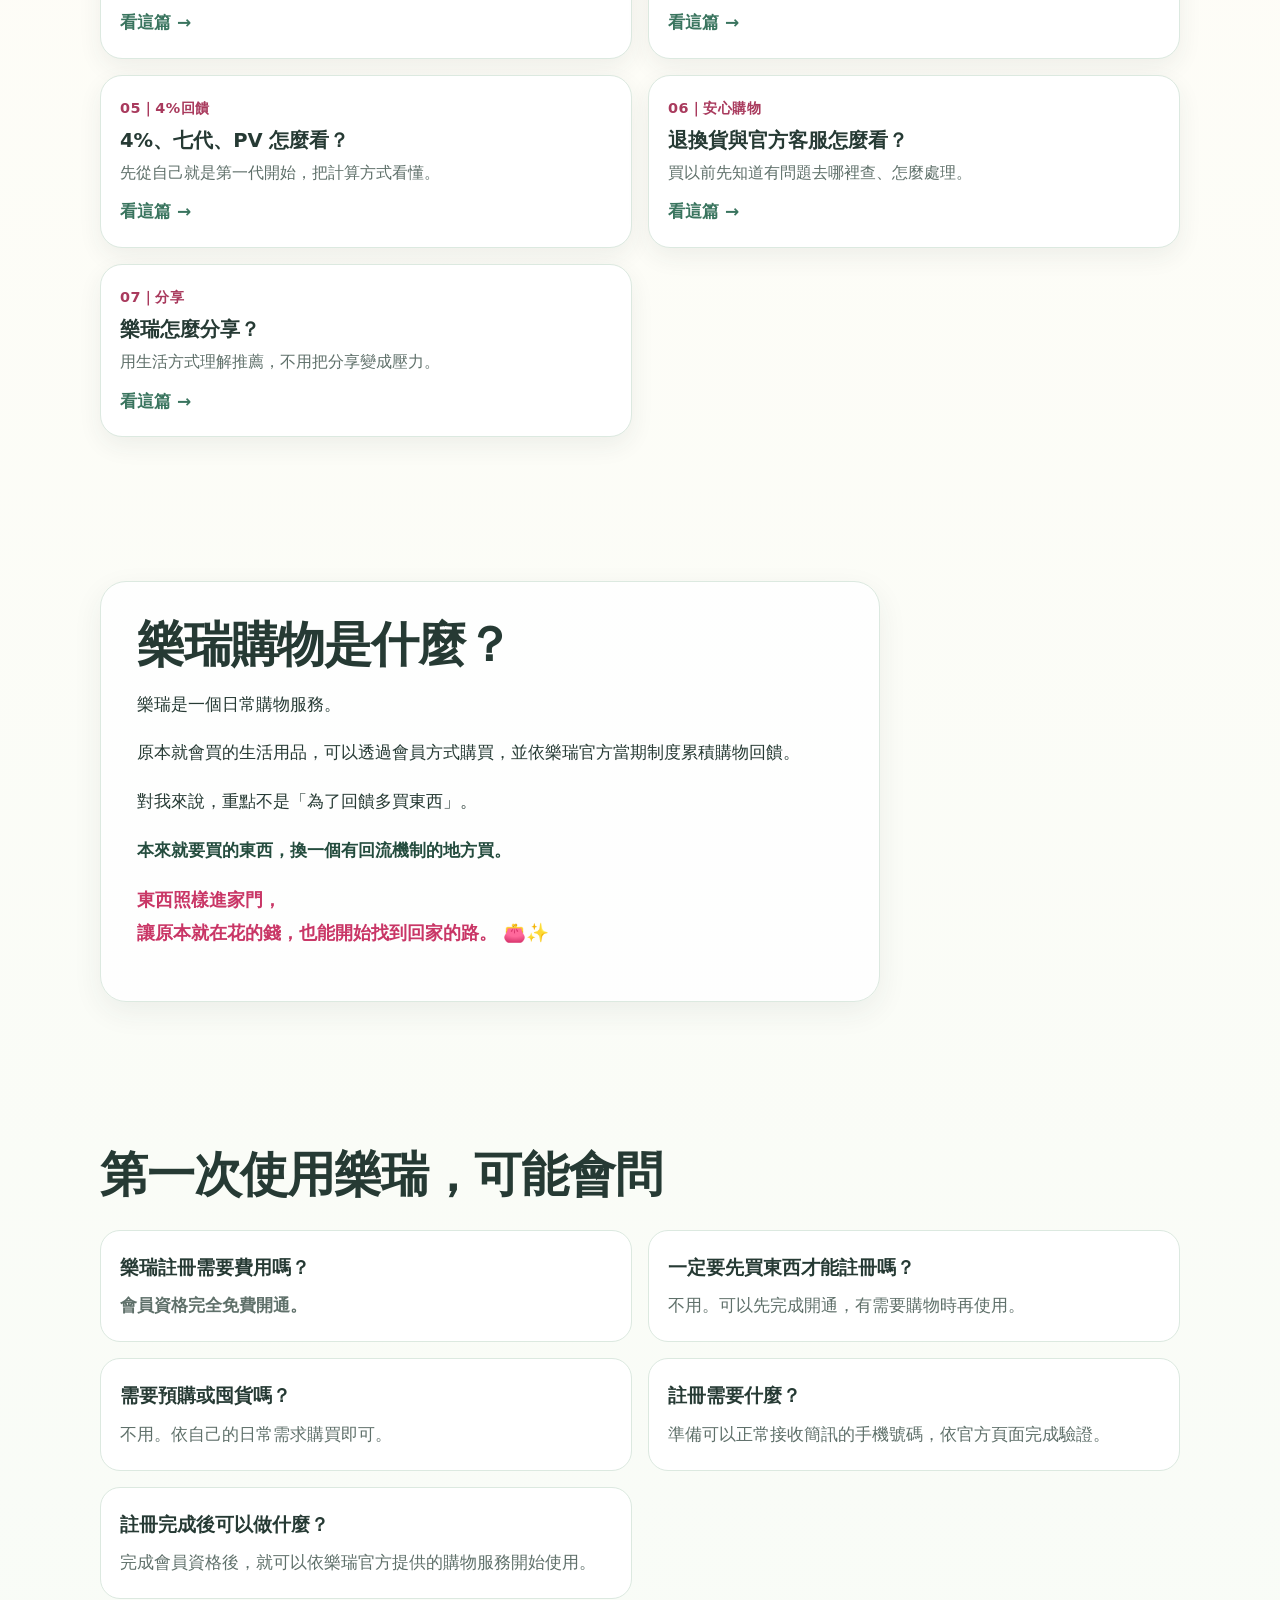
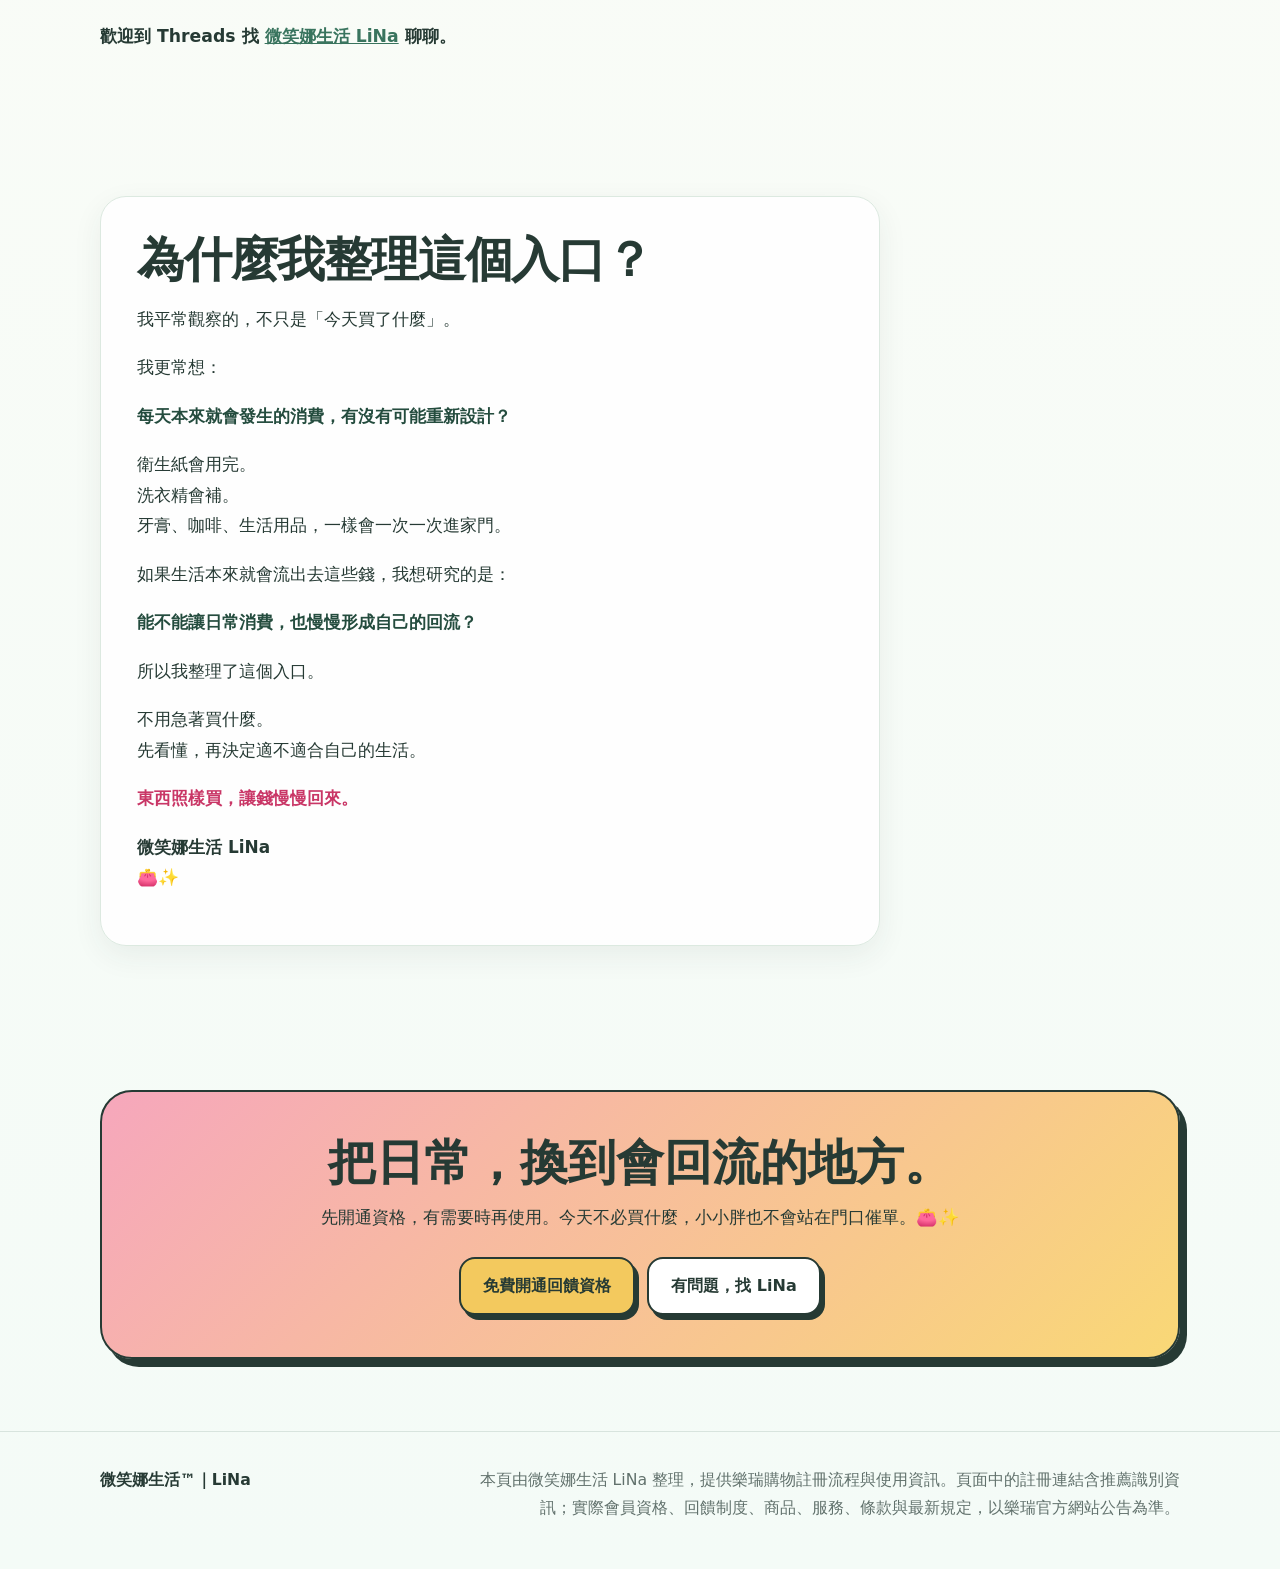
==== commit 735f518e: "新增首頁 SEO 內容導覽並串接七篇文章" ====
--- a/index.html
+++ b/index.html
@@ -3,7 +3,7 @@
 <head>
   <meta charset="utf-8">
   <meta name="viewport" content="width=device-width,initial-scale=1,viewport-fit=cover">
-  <meta name="description" content="樂瑞購物怎麼註冊？由微笑娜生活 LiNa 整理免費會員開通流程：輸入手機號碼、接收簡訊、完成驗證。免預購、免囤貨，先了解日常購物回饋怎麼開始。">
+  <meta name="description" content="樂瑞購物怎麼註冊？由微笑娜生活 LiNa 整理免費會員開通流程：輸入手機號碼、接收簡訊、完成驗證。免預購、免囤貨，並提供樂瑞購物、會員、4%回饋與權益的新手指南。">
   <meta name="theme-color" content="#e95683">
   <meta name="robots" content="index,follow,max-image-preview:large">
   <link rel="canonical" href="https://smilenalife1177.github.io/lerich-register/">
@@ -11,7 +11,7 @@
   <meta property="og:type" content="website">
   <meta property="og:locale" content="zh_TW">
   <meta property="og:title" content="樂瑞購物怎麼註冊？3步驟免費開通｜微笑娜生活 LiNa">
-  <meta property="og:description" content="輸入手機號碼、接收簡訊、完成驗證，免費開通樂瑞會員資格。先看懂，再決定適不適合自己的生活。">
+  <meta property="og:description" content="免費開通樂瑞會員資格，並從新手指南看懂商品、會員、4%回饋、權益與分享。">
   <meta property="og:url" content="https://smilenalife1177.github.io/lerich-register/">
 
   <title>樂瑞購物怎麼註冊？3步驟免費開通｜微笑娜生活 LiNa</title>
@@ -92,6 +92,17 @@
 
     .trust{display:grid;grid-template-columns:1fr;gap:12px;margin-top:26px}
     .trust div{padding:17px 18px;border-radius:18px;background:#fff;border:1px dashed #9ec1b1;font-size:1.08rem;font-weight:900;text-align:center}
+
+    .content-hub{padding-top:22px}
+    .hub-head{max-width:760px;margin-bottom:26px}
+    .hub-head p{margin:0;color:var(--muted);font-size:1.08rem}
+    .hub-grid{display:grid;grid-template-columns:1fr;gap:14px}
+    .hub-card{display:block;text-decoration:none;background:#fff;border:1px solid var(--line);border-radius:22px;padding:20px 19px;box-shadow:0 9px 24px rgba(38,58,52,.07);transition:.18s transform,.18s box-shadow,.18s border-color}
+    .hub-card:hover{transform:translateY(-2px);box-shadow:0 13px 30px rgba(38,58,52,.11);border-color:#a8cdbb}
+    .hub-kicker{display:block;margin-bottom:5px;color:#a93a5d;font-size:.9rem;font-weight:900;letter-spacing:.03em}
+    .hub-card h3{margin:0 0 5px;font-size:1.22rem;line-height:1.45}
+    .hub-card p{margin:0;color:var(--muted);font-size:1rem;line-height:1.65}
+    .hub-card .go{display:block;margin-top:10px;color:var(--green);font-weight:900}
 
     .faq{display:grid;gap:13px;margin-top:26px}
     .faq-item{background:#fff;border:1px solid var(--line);border-radius:20px;padding:20px 19px}
@@ -128,6 +139,7 @@
       .guide{grid-template-columns:.9fr 1.1fr;gap:38px}
       .guide-copy{padding:35px}
       .trust{grid-template-columns:repeat(3,1fr);gap:14px;margin-top:30px}
+      .hub-grid{grid-template-columns:repeat(2,1fr);gap:16px}
       .faq{grid-template-columns:repeat(2,1fr);gap:16px}
       .final{margin:72px auto;padding:42px}
       .footer-grid{display:flex;justify-content:space-between;gap:22px;align-items:flex-start}
@@ -145,9 +157,11 @@
       .lead{font-size:1.16rem}
       .section-title{font-size:2rem}
       .bubble{font-size:.94rem}
+      .hub-card{padding:19px 17px}
+      .hub-card h3{font-size:1.18rem}
     }
 
-    @media(prefers-reduced-motion:reduce){html{scroll-behavior:auto}.btn{transition:none}}
+    @media(prefers-reduced-motion:reduce){html{scroll-behavior:auto}.btn,.hub-card{transition:none}}
   </style>
 </head>
 <body>
@@ -164,7 +178,7 @@
         <p class="lead">先免費開通樂瑞購物資格。輸入手機號碼、收簡訊、完成驗證，就能開始使用官方購物服務。</p>
         <div class="cta-row">
           <a class="btn primary" href="https://www.lerich.com.tw/index.php/frontend/register/u/efc7be034e5e380c97e98f7b6dedfed9" target="_blank" rel="sponsored noopener">免費開通回饋資格 →</a>
-          <a class="btn secondary" href="https://www.lerich.com.tw/index.php/shop/product/detail/id/100" target="_blank" rel="noopener">先認識樂瑞</a>
+          <a class="btn secondary" href="./learn/">先認識樂瑞</a>
         </div>
         <p class="micro">註冊資料會在樂瑞官方網站填寫，本頁不蒐集姓名、手機、密碼或驗證碼。</p>
       </div>
@@ -215,6 +229,59 @@
         <div>✓ 會員資格完全免費開通</div>
         <div>✓ 不用預購</div>
         <div>✓ 不用囤貨</div>
+      </div>
+    </section>
+
+    <section class="content-hub" id="learn-more">
+      <div class="wrap">
+        <div class="hub-head">
+          <h2 class="section-title">第一次認識樂瑞？從這裡開始</h2>
+          <p>不用一次全部看完。挑一個妳現在最想知道的問題，小小胖把路標排好了。</p>
+        </div>
+        <div class="hub-grid">
+          <a class="hub-card" href="./learn/">
+            <span class="hub-kicker">01｜新手總覽</span>
+            <h3>樂瑞購物新手指南</h3>
+            <p>商品、會員、4%回饋到註冊，先看完整地圖。</p>
+            <span class="go">從這篇開始 →</span>
+          </a>
+          <a class="hub-card" href="./about/">
+            <span class="hub-kicker">02｜先看懂</span>
+            <h3>樂瑞購物是什麼？</h3>
+            <p>先把它當成生活採購平台，會簡單很多。</p>
+            <span class="go">看這篇 →</span>
+          </a>
+          <a class="hub-card" href="./shopping/">
+            <span class="hub-kicker">03｜生活補貨</span>
+            <h3>樂瑞購物有哪些東西？</h3>
+            <p>從家裡原本就在買、會一直補的東西開始看。</p>
+            <span class="go">看這篇 →</span>
+          </a>
+          <a class="hub-card" href="./membership/">
+            <span class="hub-kicker">04｜會員</span>
+            <h3>樂瑞會員怎麼開始？</h3>
+            <p>先購物、再慢慢了解制度，不用一次背完。</p>
+            <span class="go">看這篇 →</span>
+          </a>
+          <a class="hub-card" href="./reward/">
+            <span class="hub-kicker">05｜4%回饋</span>
+            <h3>4%、七代、PV 怎麼看？</h3>
+            <p>先從自己就是第一代開始，把計算方式看懂。</p>
+            <span class="go">看這篇 →</span>
+          </a>
+          <a class="hub-card" href="./rights/">
+            <span class="hub-kicker">06｜安心購物</span>
+            <h3>退換貨與官方客服怎麼看？</h3>
+            <p>買以前先知道有問題去哪裡查、怎麼處理。</p>
+            <span class="go">看這篇 →</span>
+          </a>
+          <a class="hub-card" href="./sharing/">
+            <span class="hub-kicker">07｜分享</span>
+            <h3>樂瑞怎麼分享？</h3>
+            <p>用生活方式理解推薦，不用把分享變成壓力。</p>
+            <span class="go">看這篇 →</span>
+          </a>
+        </div>
       </div>
     </section>
 
